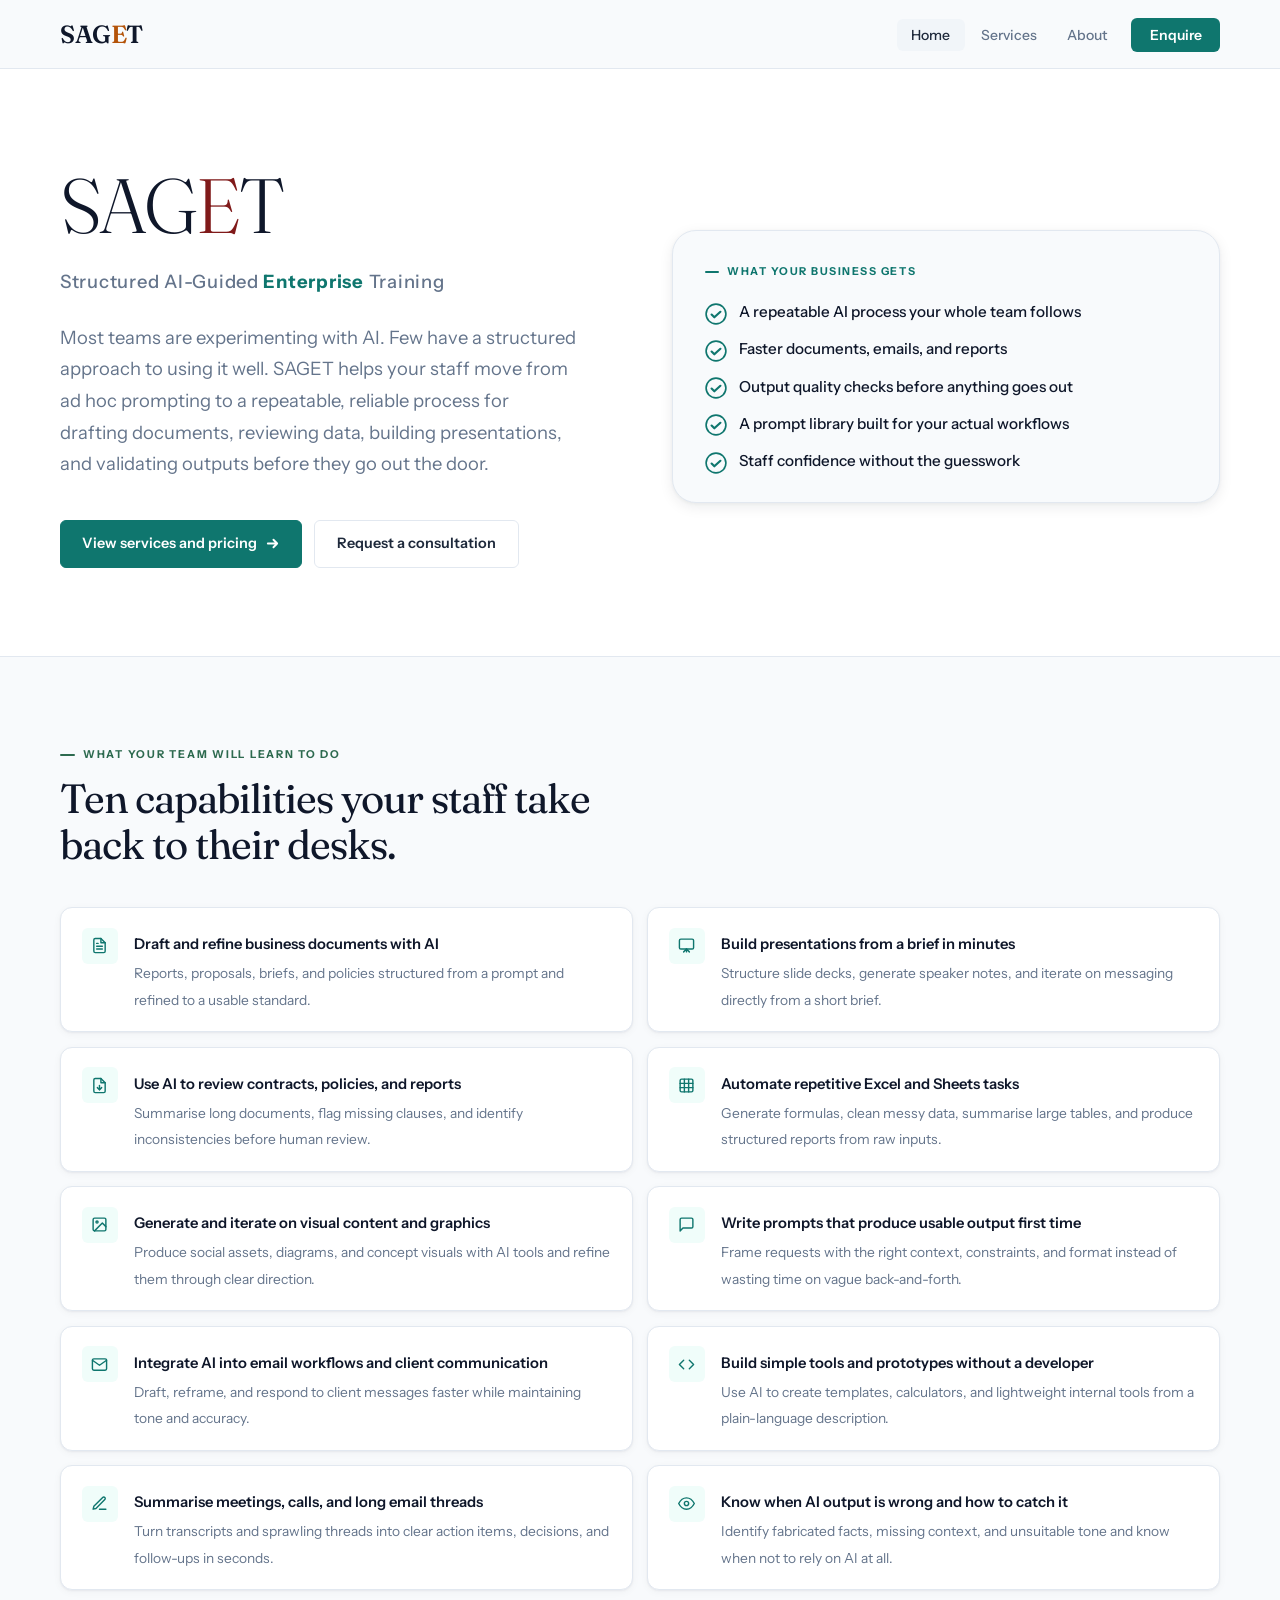
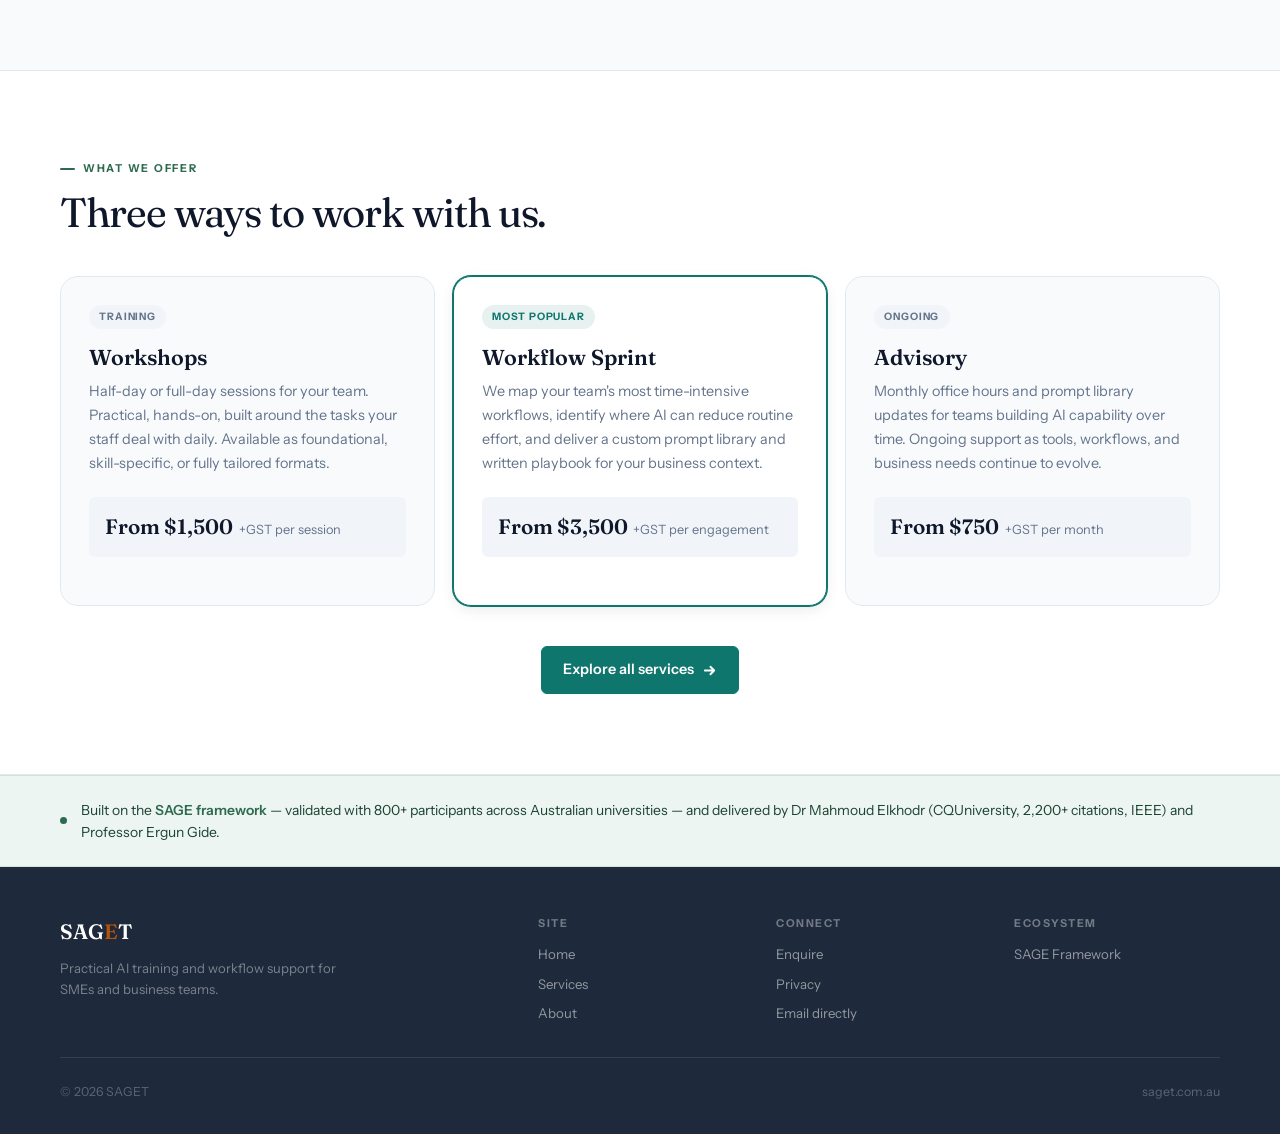
==== index.html @ 3856edbf "Add files via upload" ====
<!DOCTYPE html>
<html lang="en">
<head>
  <meta charset="UTF-8">
  <meta name="viewport" content="width=device-width, initial-scale=1.0">
  <title>SAGET — Structured AI Training for Business Teams</title>
  <meta name="description" content="SAGET delivers practical AI training and workflow consulting for SMEs and business teams. Workshops, workflow sprints, and ongoing advisory built around the tasks your staff handle every day.">
  <meta name="robots" content="index, follow">
  <link rel="canonical" href="https://saget.com.au/">
  <meta property="og:title" content="SAGET — Structured AI Training for Business Teams">
  <meta property="og:description" content="Practical AI workshops, workflow sprints, and advisory for SMEs and growing businesses.">
  <meta property="og:type" content="website">
  <meta property="og:url" content="https://saget.com.au/">
  <meta name="twitter:card" content="summary">
  <meta name="twitter:title" content="SAGET — Structured AI Training for Business Teams">
  <meta name="twitter:description" content="Practical AI training and workflow support for SMEs and business teams.">
  <link rel="preconnect" href="https://fonts.googleapis.com">
  <link rel="preconnect" href="https://fonts.gstatic.com" crossorigin>
  <link href="https://fonts.googleapis.com/css2?family=Fraunces:opsz,wght@9..144,300;9..144,400;9..144,600&family=Instrument+Sans:wght@400;500;600;700&display=swap" rel="stylesheet">
  <link rel="stylesheet" href="styles.css">
</head>
<body>

  <!-- HEADER -->
  <header class="site-header">
    <div class="header-inner">
      <a class="wordmark" href="index.html" aria-label="SAGET home">SAG<span class="e-mark">E</span>T</a>
      <nav aria-label="Primary">
        <ul class="main-nav">
          <li><a href="index.html" class="is-active">Home</a></li>
          <li><a href="services.html">Services</a></li>
          <li><a href="about.html">About</a></li>
          <li><a href="services.html#enquire" class="nav-cta">Enquire</a></li>
        </ul>
      </nav>
      <button class="hamburger" aria-label="Open navigation" aria-expanded="false" aria-controls="mobile-nav" data-menu-toggle>
        <span></span><span></span><span></span>
      </button>
    </div>
  </header>

  <!-- MOBILE NAV -->
  <nav class="mobile-nav" id="mobile-nav" aria-label="Mobile navigation" data-menu>
    <button class="mobile-nav-close" data-menu-close aria-label="Close navigation">&#x2715;</button>
    <a href="index.html">Home</a>
    <a href="services.html">Services</a>
    <a href="about.html">About</a>
    <a href="services.html#enquire" class="nav-cta">Enquire</a>
  </nav>

  <main>

    <!-- HERO -->
    <section class="hero">
      <div class="hero-grid">
        <div class="hero-copy">
          <h1 class="hero-title fade-up">SAG<span style="color: rgb(128, 26, 26);">E</span>T</h1>
          <div class="hero-tagline fade-up delay-1">
            Structured AI-Guided
            <span class="rotating-word-wrapper">
              <span class="rotating-word active">Education</span>
              <span class="rotating-word">Enterprise</span>
              <span class="rotating-word">Employee</span>
              <span class="rotating-word">Enabling</span>
              <span class="rotating-word">Empowerment</span>
            </span>
            Training
          </div>
          <p class="hero-sub fade-up delay-2">
            Most teams are experimenting with AI. Few have a structured approach to using it well. SAGET helps your staff move from ad hoc prompting to a repeatable, reliable process for drafting documents, reviewing data, building presentations, and validating outputs before they go out the door.
          </p>
          <div class="hero-actions fade-up delay-3">
            <a href="services.html" class="btn btn-action">
              View services and pricing
              <svg viewBox="0 0 16 16" fill="none" stroke="currentColor" stroke-width="2" stroke-linecap="round" stroke-linejoin="round"><path d="M3 8h10M9 4l4 4-4 4"/></svg>
            </a>
            <a href="services.html#enquire" class="btn btn-outline">Request a consultation</a>
          </div>
        </div>

        <div class="hero-card fade-up delay-2">
          <div class="hero-card-label">What your business gets</div>
          <div class="hero-card-list">
            <div class="hero-card-item">
              <svg class="hero-check" viewBox="0 0 20 20" fill="none"><circle cx="10" cy="10" r="9" stroke="currentColor" stroke-width="1.5"/><path d="M6 10.5l2.5 2.5L14 8" stroke="currentColor" stroke-width="2" stroke-linecap="round" stroke-linejoin="round"/></svg>
              <span>A repeatable AI process your whole team follows</span>
            </div>
            <div class="hero-card-item">
              <svg class="hero-check" viewBox="0 0 20 20" fill="none"><circle cx="10" cy="10" r="9" stroke="currentColor" stroke-width="1.5"/><path d="M6 10.5l2.5 2.5L14 8" stroke="currentColor" stroke-width="2" stroke-linecap="round" stroke-linejoin="round"/></svg>
              <span>Faster documents, emails, and reports</span>
            </div>
            <div class="hero-card-item">
              <svg class="hero-check" viewBox="0 0 20 20" fill="none"><circle cx="10" cy="10" r="9" stroke="currentColor" stroke-width="1.5"/><path d="M6 10.5l2.5 2.5L14 8" stroke="currentColor" stroke-width="2" stroke-linecap="round" stroke-linejoin="round"/></svg>
              <span>Output quality checks before anything goes out</span>
            </div>
            <div class="hero-card-item">
              <svg class="hero-check" viewBox="0 0 20 20" fill="none"><circle cx="10" cy="10" r="9" stroke="currentColor" stroke-width="1.5"/><path d="M6 10.5l2.5 2.5L14 8" stroke="currentColor" stroke-width="2" stroke-linecap="round" stroke-linejoin="round"/></svg>
              <span>A prompt library built for your actual workflows</span>
            </div>
            <div class="hero-card-item">
              <svg class="hero-check" viewBox="0 0 20 20" fill="none"><circle cx="10" cy="10" r="9" stroke="currentColor" stroke-width="1.5"/><path d="M6 10.5l2.5 2.5L14 8" stroke="currentColor" stroke-width="2" stroke-linecap="round" stroke-linejoin="round"/></svg>
              <span>Staff confidence without the guesswork</span>
            </div>
          </div>
        </div>
      </div>
    </section>

    <!-- SKILLS SECTION -->
    <section class="section skills-section" id="skills">
      <div class="container">
        <div class="skills-header">
          <div class="section-label">What your team will learn to do</div>
          <h2 class="section-title">Ten capabilities your staff take back to their desks.</h2>
        </div>

        <div class="skills-grid">
          <div class="skill-item">
            <div class="skill-icon" aria-hidden="true"><svg viewBox="0 0 24 24" fill="none" stroke="currentColor" stroke-width="2" stroke-linecap="round" stroke-linejoin="round"><path d="M14 2H6a2 2 0 0 0-2 2v16a2 2 0 0 0 2 2h12a2 2 0 0 0 2-2V8z"/><polyline points="14 2 14 8 20 8"/><line x1="16" y1="13" x2="8" y2="13"/><line x1="16" y1="17" x2="8" y2="17"/><polyline points="10 9 9 9 8 9"/></svg></div>
            <div class="skill-text"><strong>Draft and refine business documents with AI</strong><span>Reports, proposals, briefs, and policies structured from a prompt and refined to a usable standard.</span></div>
          </div>
          <div class="skill-item">
            <div class="skill-icon" aria-hidden="true"><svg viewBox="0 0 24 24" fill="none" stroke="currentColor" stroke-width="2" stroke-linecap="round" stroke-linejoin="round"><rect x="2" y="3" width="20" height="14" rx="2"/><polyline points="8 21 12 17 16 21"/><line x1="12" y1="17" x2="12" y2="21"/></svg></div>
            <div class="skill-text"><strong>Build presentations from a brief in minutes</strong><span>Structure slide decks, generate speaker notes, and iterate on messaging directly from a short brief.</span></div>
          </div>
          <div class="skill-item">
            <div class="skill-icon" aria-hidden="true"><svg viewBox="0 0 24 24" fill="none" stroke="currentColor" stroke-width="2" stroke-linecap="round" stroke-linejoin="round"><path d="M14 2H6a2 2 0 0 0-2 2v16a2 2 0 0 0 2 2h12a2 2 0 0 0 2-2V8z"/><polyline points="14 2 14 8 20 8"/><polyline points="9 15 12 18 15 15"/><line x1="12" y1="12" x2="12" y2="18"/></svg></div>
            <div class="skill-text"><strong>Use AI to review contracts, policies, and reports</strong><span>Summarise long documents, flag missing clauses, and identify inconsistencies before human review.</span></div>
          </div>
          <div class="skill-item">
            <div class="skill-icon" aria-hidden="true"><svg viewBox="0 0 24 24" fill="none" stroke="currentColor" stroke-width="2" stroke-linecap="round" stroke-linejoin="round"><rect x="3" y="3" width="18" height="18" rx="2"/><line x1="3" y1="9" x2="21" y2="9"/><line x1="3" y1="15" x2="21" y2="15"/><line x1="9" y1="3" x2="9" y2="21"/><line x1="15" y1="3" x2="15" y2="21"/></svg></div>
            <div class="skill-text"><strong>Automate repetitive Excel and Sheets tasks</strong><span>Generate formulas, clean messy data, summarise large tables, and produce structured reports from raw inputs.</span></div>
          </div>
          <div class="skill-item">
            <div class="skill-icon" aria-hidden="true"><svg viewBox="0 0 24 24" fill="none" stroke="currentColor" stroke-width="2" stroke-linecap="round" stroke-linejoin="round"><rect x="3" y="3" width="18" height="18" rx="2"/><circle cx="8.5" cy="8.5" r="1.5"/><polyline points="21 15 16 10 5 21"/></svg></div>
            <div class="skill-text"><strong>Generate and iterate on visual content and graphics</strong><span>Produce social assets, diagrams, and concept visuals with AI tools and refine them through clear direction.</span></div>
          </div>
          <div class="skill-item">
            <div class="skill-icon" aria-hidden="true"><svg viewBox="0 0 24 24" fill="none" stroke="currentColor" stroke-width="2" stroke-linecap="round" stroke-linejoin="round"><path d="M21 15a2 2 0 0 1-2 2H7l-4 4V5a2 2 0 0 1 2-2h14a2 2 0 0 1 2 2z"/></svg></div>
            <div class="skill-text"><strong>Write prompts that produce usable output first time</strong><span>Frame requests with the right context, constraints, and format instead of wasting time on vague back-and-forth.</span></div>
          </div>
          <div class="skill-item">
            <div class="skill-icon" aria-hidden="true"><svg viewBox="0 0 24 24" fill="none" stroke="currentColor" stroke-width="2" stroke-linecap="round" stroke-linejoin="round"><path d="M4 4h16c1.1 0 2 .9 2 2v12c0 1.1-.9 2-2 2H4c-1.1 0-2-.9-2-2V6c0-1.1.9-2 2-2z"/><polyline points="22,6 12,13 2,6"/></svg></div>
            <div class="skill-text"><strong>Integrate AI into email workflows and client communication</strong><span>Draft, reframe, and respond to client messages faster while maintaining tone and accuracy.</span></div>
          </div>
          <div class="skill-item">
            <div class="skill-icon" aria-hidden="true"><svg viewBox="0 0 24 24" fill="none" stroke="currentColor" stroke-width="2" stroke-linecap="round" stroke-linejoin="round"><polyline points="16 18 22 12 16 6"/><polyline points="8 6 2 12 8 18"/></svg></div>
            <div class="skill-text"><strong>Build simple tools and prototypes without a developer</strong><span>Use AI to create templates, calculators, and lightweight internal tools from a plain-language description.</span></div>
          </div>
          <div class="skill-item">
            <div class="skill-icon" aria-hidden="true"><svg viewBox="0 0 24 24" fill="none" stroke="currentColor" stroke-width="2" stroke-linecap="round" stroke-linejoin="round"><path d="M12 20h9"/><path d="M16.5 3.5a2.121 2.121 0 0 1 3 3L7 19l-4 1 1-4L16.5 3.5z"/></svg></div>
            <div class="skill-text"><strong>Summarise meetings, calls, and long email threads</strong><span>Turn transcripts and sprawling threads into clear action items, decisions, and follow-ups in seconds.</span></div>
          </div>
          <div class="skill-item">
            <div class="skill-icon" aria-hidden="true"><svg viewBox="0 0 24 24" fill="none" stroke="currentColor" stroke-width="2" stroke-linecap="round" stroke-linejoin="round"><path d="M1 12s4-8 11-8 11 8 11 8-4 8-11 8-11-8-11-8z"/><circle cx="12" cy="12" r="3"/></svg></div>
            <div class="skill-text"><strong>Know when AI output is wrong and how to catch it</strong><span>Identify fabricated facts, missing context, and unsuitable tone and know when not to rely on AI at all.</span></div>
          </div>
        </div>
      </div>
    </section>

    <!-- WHAT WE OFFER -->
    <section class="section tiers-section">
      <div class="container">
        <div class="tiers-header">
          <div class="section-label">What we offer</div>
          <h2 class="section-title">Three ways to work with us.</h2>
        </div>

        <div class="tier-grid">
          <div class="tier-card">
            <span class="tier-badge standard">Training</span>
            <h3 class="tier-name">Workshops</h3>
            <p class="tier-desc">Half-day or full-day sessions for your team. Practical, hands-on, built around the tasks your staff deal with daily. Available as foundational, skill-specific, or fully tailored formats.</p>
            <div class="tier-price"><span class="tier-price-amount">From $1,500</span><span class="tier-price-note">+GST per session</span></div>
          </div>

          <div class="tier-card featured">
            <span class="tier-badge popular">Most popular</span>
            <h3 class="tier-name">Workflow Sprint</h3>
            <p class="tier-desc">We map your team's most time-intensive workflows, identify where AI can reduce routine effort, and deliver a custom prompt library and written playbook for your business context.</p>
            <div class="tier-price"><span class="tier-price-amount">From $3,500</span><span class="tier-price-note">+GST per engagement</span></div>
          </div>

          <div class="tier-card">
            <span class="tier-badge standard">Ongoing</span>
            <h3 class="tier-name">Advisory</h3>
            <p class="tier-desc">Monthly office hours and prompt library updates for teams building AI capability over time. Ongoing support as tools, workflows, and business needs continue to evolve.</p>
            <div class="tier-price"><span class="tier-price-amount">From $750</span><span class="tier-price-note">+GST per month</span></div>
          </div>
        </div>

        <div style="text-align:center;margin-top:2.5rem;">
          <a href="services.html" class="btn btn-action">
            Explore all services
            <svg viewBox="0 0 16 16" fill="none" stroke="currentColor" stroke-width="2" stroke-linecap="round" stroke-linejoin="round"><path d="M3 8h10M9 4l4 4-4 4"/></svg>
          </a>
        </div>
      </div>
    </section>

    <!-- CREDIBILITY STRIP -->
    <div class="credibility-strip">
      <div class="credibility-inner">
        <div class="credibility-dot" aria-hidden="true"></div>
        <p class="credibility-text">
          Built on the <a href="https://sage-framework.com/" target="_blank" rel="noreferrer">SAGE framework</a> &mdash; validated with 800+ participants across Australian universities &mdash; and delivered by Dr Mahmoud Elkhodr (CQUniversity, 2,200+ citations, IEEE) and Professor Ergun Gide.
        </p>
      </div>
    </div>

  </main>

  <!-- FOOTER -->
  <footer class="site-footer">
    <div class="container">
      <div class="footer-grid">
        <div>
          <div class="footer-wordmark">SAG<span class="e-mark">E</span>T</div>
          <p class="footer-tagline">Practical AI training and workflow support for SMEs and business teams.</p>
        </div>
        <div>
          <div class="footer-heading">Site</div>
          <nav class="footer-links" aria-label="Footer site links">
            <a href="index.html">Home</a>
            <a href="services.html">Services</a>
            <a href="about.html">About</a>
          </nav>
        </div>
        <div>
          <div class="footer-heading">Connect</div>
          <nav class="footer-links" aria-label="Footer contact links">
            <a href="services.html#enquire">Enquire</a>
            <a href="privacy.html">Privacy</a>
            <a href="mailto:m.elkhodr@cqu.edu.au?subject=SAGET%20Enquiry">Email directly</a>
          </nav>
        </div>
        <div>
          <div class="footer-heading">Ecosystem</div>
          <nav class="footer-links" aria-label="Footer ecosystem links">
            <a href="https://sage-framework.com/" target="_blank" rel="noreferrer">SAGE Framework</a>
          </nav>
        </div>
      </div>
      <div class="footer-bottom">
        <span>&copy; <span data-year></span> SAGET</span>
        <span>saget.com.au</span>
      </div>
    </div>
  </footer>

  <script src="script.js"></script>
</body>
</html>
---- styles.css ----
/* =====================================================
   SAGET — styles.css
   Commercial palette. Fraunces + Instrument Sans.
   ===================================================== */

:root {
  /* Core palette */
  --ink:          #0f172a;
  --slate:        #1e293b;
  --body:         #334155;
  --muted:        #64748b;
  --subtle:       #94a3b8;
  --line:         #e2e8f0;
  --surface:      #f1f5f9;
  --bg:           #f8fafc;
  --white:        #ffffff;

  /* Brand accents */
  --sage:         #2d6a4f;
  --sage-dark:    #1b4332;
  --sage-pale:    #ecf5f1;
  --action:       #0f766e;
  --action-dark:  #0a5955;
  --action-pale:  #f0fdfa;
  --ember:        #b45309;   /* E in wordmark */

  /* Shadows */
  --shadow-sm:    0 1px 2px rgba(15,23,42,0.05), 0 2px 8px rgba(15,23,42,0.04);
  --shadow-md:    0 4px 14px rgba(15,23,42,0.08), 0 1px 4px rgba(15,23,42,0.05);
  --shadow-lg:    0 12px 40px rgba(15,23,42,0.1), 0 2px 8px rgba(15,23,42,0.05);

  /* Shape */
  --radius-sm:    6px;
  --radius-md:    12px;
  --radius-lg:    18px;
  --radius-xl:    24px;

  /* Layout */
  --max-width:    1160px;
}

*, *::before, *::after { box-sizing: border-box; margin: 0; padding: 0; }

html { scroll-behavior: smooth; }

body {
  background: var(--bg);
  color: var(--body);
  font-family: 'Instrument Sans', system-ui, sans-serif;
  font-size: 16px;
  line-height: 1.65;
  -webkit-font-smoothing: antialiased;
}

a { color: inherit; text-decoration: none; }
img { max-width: 100%; display: block; }
button, input, textarea, select { font: inherit; }


/* ── LAYOUT ─────────────────────────────────────── */

.container {
  width: min(var(--max-width), calc(100% - 2.8rem));
  margin: 0 auto;
}

.section {
  padding: 5rem 0;
}

.section-label {
  display: inline-flex;
  align-items: center;
  gap: 0.5rem;
  font-size: 0.68rem;
  font-weight: 700;
  letter-spacing: 0.16em;
  text-transform: uppercase;
  color: var(--sage);
  margin-bottom: 0.75rem;
}

.section-label::before {
  content: '';
  width: 15px;
  height: 2px;
  background: var(--sage);
  border-radius: 2px;
  flex-shrink: 0;
}

.section-title {
  font-family: 'Fraunces', Georgia, serif;
  font-size: clamp(1.9rem, 3.5vw, 2.55rem);
  font-weight: 400;
  color: var(--ink);
  letter-spacing: -0.025em;
  line-height: 1.12;
  margin-bottom: 1rem;
}

.section-body {
  font-size: 1rem;
  color: var(--muted);
  max-width: 580px;
  line-height: 1.75;
}


/* ── BUTTONS ─────────────────────────────────────── */

.btn {
  display: inline-flex;
  align-items: center;
  justify-content: center;
  gap: 0.45rem;
  min-height: 46px;
  padding: 0.7rem 1.35rem;
  border-radius: var(--radius-sm);
  border: 1.5px solid transparent;
  font-size: 0.9rem;
  font-weight: 600;
  text-decoration: none;
  cursor: pointer;
  transition: all 0.16s ease;
  white-space: nowrap;
}

.btn svg { width: 15px; height: 15px; flex-shrink: 0; }

.btn-primary {
  background: var(--slate);
  color: var(--white);
  border-color: var(--slate);
}
.btn-primary:hover, .btn-primary:focus-visible {
  background: var(--ink);
  border-color: var(--ink);
  transform: translateY(-1px);
  box-shadow: var(--shadow-md);
  outline: none;
}

.btn-action {
  background: var(--action);
  color: var(--white);
  border-color: var(--action);
}
.btn-action:hover, .btn-action:focus-visible {
  background: var(--action-dark);
  border-color: var(--action-dark);
  transform: translateY(-1px);
  box-shadow: 0 6px 20px rgba(15,118,110,0.2);
  outline: none;
}

.btn-outline {
  background: transparent;
  color: var(--slate);
  border-color: var(--line);
}
.btn-outline:hover, .btn-outline:focus-visible {
  background: var(--white);
  border-color: var(--subtle);
  transform: translateY(-1px);
  outline: none;
}

.btn-sage {
  background: var(--sage-pale);
  color: var(--sage-dark);
  border-color: rgba(45,106,79,0.22);
}
.btn-sage:hover, .btn-sage:focus-visible {
  background: #d8eee4;
  border-color: rgba(45,106,79,0.38);
  transform: translateY(-1px);
  outline: none;
}


/* ── HEADER ──────────────────────────────────────── */

.site-header {
  position: sticky;
  top: 0;
  z-index: 100;
  background: rgba(248,250,252,0.96);
  backdrop-filter: blur(12px);
  -webkit-backdrop-filter: blur(12px);
  border-bottom: 1px solid var(--line);
}

.header-inner {
  width: min(var(--max-width), calc(100% - 2.8rem));
  margin: 0 auto;
  min-height: 68px;
  display: flex;
  align-items: center;
  justify-content: space-between;
  gap: 1.5rem;
}

.wordmark {
  font-family: 'Fraunces', Georgia, serif;
  font-size: 1.55rem;
  font-weight: 600;
  color: var(--ink);
  letter-spacing: -0.02em;
  text-decoration: none;
  flex-shrink: 0;
}

.wordmark .e-mark { color: var(--ember); }

.main-nav {
  display: flex;
  align-items: center;
  gap: 0.1rem;
  list-style: none;
}

.main-nav a {
  font-size: 0.875rem;
  font-weight: 500;
  color: var(--muted);
  padding: 0.45rem 0.9rem;
  border-radius: var(--radius-sm);
  transition: background 0.15s, color 0.15s;
  white-space: nowrap;
  text-decoration: none;
}

.main-nav a:hover,
.main-nav a:focus-visible,
.main-nav a.is-active {
  background: var(--surface);
  color: var(--slate);
  outline: none;
}

.main-nav .nav-cta {
  background: var(--action);
  color: var(--white) !important;
  padding: 0.5rem 1.15rem;
  border-radius: var(--radius-sm);
  font-weight: 600;
  margin-left: 0.5rem;
}

.main-nav .nav-cta:hover,
.main-nav .nav-cta:focus-visible {
  background: var(--action-dark);
}

.hamburger {
  display: none;
  flex-direction: column;
  gap: 5px;
  cursor: pointer;
  padding: 8px;
  background: none;
  border: 1px solid var(--line);
  border-radius: var(--radius-sm);
}

.hamburger span {
  display: block;
  width: 20px;
  height: 2px;
  background: var(--slate);
  border-radius: 2px;
}

/* Mobile nav overlay */
.mobile-nav {
  display: none;
  position: fixed;
  inset: 0;
  background: var(--white);
  z-index: 200;
  flex-direction: column;
  padding: 5rem 2rem 2rem;
  gap: 0;
}

.mobile-nav.open { display: flex; }

.mobile-nav a {
  font-size: 1.05rem;
  font-weight: 500;
  color: var(--body);
  padding: 0.9rem 0;
  border-bottom: 1px solid var(--line);
  text-decoration: none;
}

.mobile-nav a:hover { color: var(--action); }

.mobile-nav .nav-cta {
  margin-top: 1.5rem;
  background: var(--action);
  color: var(--white) !important;
  padding: 0.9rem 1.25rem;
  border-radius: var(--radius-sm);
  font-weight: 600;
  text-align: center;
  border: none;
  border-bottom: none !important;
}

.mobile-nav .nav-cta:hover { background: var(--action-dark); color: var(--white); }

.mobile-nav-close {
  position: absolute;
  top: 1.25rem;
  right: 1.5rem;
  background: none;
  border: 1px solid var(--line);
  border-radius: var(--radius-sm);
  padding: 0.35rem 0.65rem;
  font-size: 1.1rem;
  cursor: pointer;
  color: var(--muted);
}


/* ── HERO ────────────────────────────────────────── */

.hero {
  padding: 6rem 0 5.5rem;
  background: var(--white);
  border-bottom: 1px solid var(--line);
}

.hero-grid {
  width: min(var(--max-width), calc(100% - 2.8rem));
  margin: 0 auto;
  display: grid;
  grid-template-columns: 1fr 1fr;
  gap: 4rem;
  align-items: center;
}

.hero-copy {}

.hero-eyebrow {
  display: inline-flex;
  align-items: center;
  gap: 0.5rem;
  font-size: 0.7rem;
  font-weight: 700;
  letter-spacing: 0.16em;
  text-transform: uppercase;
  color: var(--action);
  margin-bottom: 1.5rem;
  opacity: 0;
  animation: fadeUp 0.6s ease forwards 0.05s;
}

.hero-eyebrow::before {
  content: '';
  width: 18px;
  height: 2px;
  background: var(--action);
  border-radius: 2px;
  flex-shrink: 0;
}

.hero-title {
  font-family: 'Fraunces', Georgia, serif;
  font-size: clamp(2.8rem, 6vw, 4.8rem);
  font-weight: 300;
  line-height: 1.06;
  letter-spacing: -0.03em;
  color: var(--ink);
  margin-bottom: 1.3rem;
  opacity: 0;
  animation: fadeUp 0.65s ease forwards 0.15s;
}

.hero-title em {
  font-style: italic;
  color: var(--sage);
}

.hero-tagline {
  font-size: 1.15rem;
  font-weight: 500;
  letter-spacing: 0.04em;
  color: var(--muted);
  margin-bottom: 1.5rem;
  opacity: 0;
  animation: fadeUp 0.65s ease forwards 0.18s;
}

.rotating-word-wrapper {
  display: inline-block;
  position: relative;
  min-width: 8ch;
  text-align: left;
}

.rotating-word {
  display: inline-block;
  position: absolute;
  left: 0;
  opacity: 0;
  color: var(--action);
  font-weight: 700;
  transform: translateY(8px);
  transition: opacity 0.4s ease, transform 0.4s ease;
}

.rotating-word.active {
  position: relative;
  opacity: 1;
  transform: translateY(0);
}

.hero-sub {
  font-size: 1.15rem;
  color: var(--muted);
  max-width: 520px;
  line-height: 1.72;
  margin-bottom: 2.5rem;
  opacity: 0;
  animation: fadeUp 0.65s ease forwards 0.25s;
}

.hero-actions {
  display: flex;
  flex-wrap: wrap;
  gap: 0.75rem;
  opacity: 0;
  animation: fadeUp 0.65s ease forwards 0.35s;
}


/* ── HERO OUTCOME CARD ───────────────────────── */

.hero-card {
  background: var(--bg);
  border: 1px solid var(--line);
  border-radius: var(--radius-xl);
  padding: 2rem 2rem 1.75rem;
  box-shadow: var(--shadow-md);
}

.hero-card-label {
  font-size: 0.68rem;
  font-weight: 700;
  letter-spacing: 0.14em;
  text-transform: uppercase;
  color: var(--action);
  margin-bottom: 1.25rem;
  display: flex;
  align-items: center;
  gap: 0.5rem;
}

.hero-card-label::before {
  content: '';
  width: 14px;
  height: 2px;
  background: var(--action);
  border-radius: 2px;
  flex-shrink: 0;
}

.hero-card-list {
  display: flex;
  flex-direction: column;
  gap: 0.85rem;
}

.hero-card-item {
  display: flex;
  align-items: flex-start;
  gap: 0.75rem;
}

.hero-check {
  width: 22px;
  height: 22px;
  flex-shrink: 0;
  color: var(--action);
  margin-top: 0.1rem;
}

.hero-card-item span {
  font-size: 0.95rem;
  font-weight: 500;
  color: var(--ink);
  line-height: 1.45;
}


/* ── SKILLS SECTION ──────────────────────────────── */

.skills-section {
  background: var(--bg);
}

.skills-header {
  margin-bottom: 2.5rem;
  max-width: 580px;
}

.skills-grid {
  display: grid;
  grid-template-columns: repeat(2, 1fr);
  gap: 0.9rem;
}

.skill-item {
  display: flex;
  align-items: flex-start;
  gap: 1rem;
  padding: 1.2rem 1.3rem;
  background: var(--white);
  border: 1px solid var(--line);
  border-radius: var(--radius-md);
  box-shadow: var(--shadow-sm);
  transition: box-shadow 0.18s, transform 0.18s;
}

.skill-item:hover {
  box-shadow: var(--shadow-md);
  transform: translateY(-1px);
}

.skill-icon {
  width: 36px;
  height: 36px;
  border-radius: var(--radius-sm);
  background: var(--action-pale);
  display: flex;
  align-items: center;
  justify-content: center;
  flex-shrink: 0;
  color: var(--action);
}

.skill-icon svg { width: 17px; height: 17px; }

.skill-text {
  padding-top: 0.3rem;
}

.skill-text strong {
  display: block;
  color: var(--ink);
  font-size: 0.92rem;
  font-weight: 600;
  margin-bottom: 0.18rem;
}

.skill-text span {
  font-size: 0.86rem;
  color: var(--muted);
  line-height: 1.55;
}


/* ── SERVICE TIERS ───────────────────────────────── */

.tiers-section {
  background: var(--white);
  border-top: 1px solid var(--line);
  border-bottom: 1px solid var(--line);
}

.tiers-header {
  margin-bottom: 2.5rem;
}

.tier-grid {
  display: grid;
  grid-template-columns: repeat(3, 1fr);
  gap: 1.1rem;
}

.tier-card {
  position: relative;
  padding: 1.75rem;
  background: var(--bg);
  border: 1.5px solid var(--line);
  border-radius: var(--radius-lg);
  display: flex;
  flex-direction: column;
  transition: box-shadow 0.2s, transform 0.2s;
}

.tier-card:hover {
  box-shadow: var(--shadow-md);
  transform: translateY(-2px);
}

.tier-card.featured {
  background: var(--white);
  border-color: var(--action);
  box-shadow: 0 0 0 1px var(--action), var(--shadow-md);
}

.tier-badge {
  display: inline-flex;
  align-items: center;
  padding: 0.22rem 0.65rem;
  border-radius: 999px;
  font-size: 0.64rem;
  font-weight: 700;
  letter-spacing: 0.08em;
  text-transform: uppercase;
  margin-bottom: 1rem;
  width: fit-content;
}

.tier-badge.popular {
  background: rgba(15,118,110,0.1);
  color: var(--action);
}

.tier-badge.standard {
  background: var(--surface);
  color: var(--muted);
}

.tier-name {
  font-family: 'Fraunces', Georgia, serif;
  font-size: 1.35rem;
  font-weight: 600;
  color: var(--ink);
  margin-bottom: 0.6rem;
  line-height: 1.2;
}

.tier-desc {
  font-size: 0.9rem;
  color: var(--muted);
  line-height: 1.65;
  flex: 1;
  margin-bottom: 1.35rem;
}

.tier-price {
  display: flex;
  align-items: baseline;
  gap: 0.35rem;
  padding: 0.8rem 1rem;
  background: var(--surface);
  border-radius: var(--radius-sm);
  margin-bottom: 1.25rem;
}

.tier-price-amount {
  font-family: 'Fraunces', Georgia, serif;
  font-size: 1.3rem;
  font-weight: 600;
  color: var(--ink);
}

.tier-price-note {
  font-size: 0.8rem;
  color: var(--muted);
}

.tier-actions {
  display: flex;
  flex-direction: column;
  gap: 0.6rem;
  margin-top: auto;
}


/* ── CREDIBILITY STRIP ───────────────────────────── */

.credibility-strip {
  padding: 1.4rem 0;
  background: var(--sage-pale);
  border-top: 1px solid rgba(45,106,79,0.14);
  border-bottom: 1px solid rgba(45,106,79,0.14);
}

.credibility-inner {
  width: min(var(--max-width), calc(100% - 2.8rem));
  margin: 0 auto;
  display: flex;
  align-items: center;
  gap: 0.85rem;
}

.credibility-dot {
  width: 7px;
  height: 7px;
  border-radius: 50%;
  background: var(--sage);
  flex-shrink: 0;
}

.credibility-text {
  font-size: 0.87rem;
  color: var(--sage-dark);
  line-height: 1.6;
}

.credibility-text a {
  color: var(--sage);
  font-weight: 600;
  text-decoration: none;
}

.credibility-text a:hover { text-decoration: underline; }


/* ── ENQUIRY SECTION & FORM ──────────────────────── */

.enquiry-section {
  background: var(--bg);
}

.enquiry-grid {
  display: grid;
  grid-template-columns: minmax(0, 1fr) minmax(0, 1.05fr);
  gap: 3rem;
  align-items: start;
}

.enquiry-copy h2 {
  font-family: 'Fraunces', Georgia, serif;
  font-size: clamp(1.7rem, 3vw, 2.25rem);
  font-weight: 400;
  color: var(--ink);
  letter-spacing: -0.02em;
  line-height: 1.15;
  margin-bottom: 0.9rem;
}

.enquiry-copy p {
  font-size: 0.97rem;
  color: var(--muted);
  line-height: 1.75;
  margin-bottom: 1.5rem;
}

.enquiry-steps {
  display: flex;
  flex-direction: column;
  gap: 1rem;
}

.enquiry-step {
  display: flex;
  gap: 0.85rem;
  align-items: flex-start;
}

.step-dot {
  width: 27px;
  height: 27px;
  border-radius: 50%;
  background: var(--action-pale);
  border: 1.5px solid rgba(15,118,110,0.2);
  display: flex;
  align-items: center;
  justify-content: center;
  font-size: 0.7rem;
  font-weight: 700;
  color: var(--action);
  flex-shrink: 0;
  margin-top: 0.1rem;
}

.enquiry-step p {
  font-size: 0.88rem;
  color: var(--muted);
  margin: 0;
  line-height: 1.6;
}

.enquiry-step p strong {
  display: block;
  color: var(--body);
  font-size: 0.9rem;
  margin-bottom: 0.15rem;
}

.form-card {
  background: var(--white);
  border: 1px solid var(--line);
  border-radius: var(--radius-lg);
  padding: 2rem;
  box-shadow: var(--shadow-md);
}

.form-card-title {
  font-family: 'Fraunces', Georgia, serif;
  font-size: 1.3rem;
  font-weight: 600;
  color: var(--ink);
  margin-bottom: 0.35rem;
}

.form-card-sub {
  font-size: 0.84rem;
  color: var(--muted);
  margin-bottom: 1.5rem;
}

.form-grid {
  display: grid;
  grid-template-columns: repeat(2, 1fr);
  gap: 0.8rem;
}

.field {
  display: flex;
  flex-direction: column;
  gap: 0.35rem;
}

.field.field-full { grid-column: 1 / -1; }

.field label {
  font-size: 0.8rem;
  font-weight: 600;
  color: var(--slate);
}

.field input,
.field select,
.field textarea {
  width: 100%;
  padding: 0.78rem 0.9rem;
  border: 1.5px solid var(--line);
  border-radius: var(--radius-sm);
  background: var(--bg);
  color: var(--ink);
  font-size: 0.9rem;
  transition: border-color 0.16s, box-shadow 0.16s;
}

.field textarea {
  min-height: 108px;
  resize: vertical;
}

.field input:focus,
.field select:focus,
.field textarea:focus {
  outline: none;
  border-color: var(--action);
  box-shadow: 0 0 0 3px rgba(15,118,110,0.1);
  background: var(--white);
}

.form-actions {
  display: flex;
  gap: 0.7rem;
  margin-top: 1.2rem;
  flex-wrap: wrap;
}

.form-note {
  font-size: 0.82rem;
  color: var(--subtle);
  margin-top: 0.9rem;
}

.form-note a {
  color: var(--muted);
  text-decoration: underline;
}


/* ── PAGE HERO (inner pages) ─────────────────────── */

.page-hero {
  background: var(--white);
  border-bottom: 1px solid var(--line);
  padding: 4.5rem 0 3.5rem;
}

.page-eyebrow {
  display: inline-flex;
  align-items: center;
  gap: 0.5rem;
  font-size: 0.68rem;
  font-weight: 700;
  letter-spacing: 0.16em;
  text-transform: uppercase;
  color: var(--sage);
  margin-bottom: 1rem;
}

.page-eyebrow::before {
  content: '';
  width: 14px;
  height: 2px;
  background: var(--sage);
  border-radius: 2px;
}

.page-title {
  font-family: 'Fraunces', Georgia, serif;
  font-size: clamp(2.4rem, 5vw, 3.6rem);
  font-weight: 300;
  color: var(--ink);
  letter-spacing: -0.03em;
  line-height: 1.06;
  margin-bottom: 1rem;
}

.page-subtitle {
  font-size: 1.06rem;
  color: var(--muted);
  line-height: 1.72;
  max-width: 580px;
}


/* ── SERVICE SUB-NAV ──────────────────────────────── */

.service-subnav {
  position: sticky;
  top: 68px;
  z-index: 90;
  background: rgba(248,250,252,0.97);
  backdrop-filter: blur(10px);
  -webkit-backdrop-filter: blur(10px);
  border-bottom: 1px solid var(--line);
}

.subnav-inner {
  display: flex;
  align-items: center;
  gap: 0.15rem;
}

.subnav-link {
  font-size: 0.84rem;
  font-weight: 500;
  color: var(--muted);
  padding: 0.75rem 1rem;
  text-decoration: none;
  border-bottom: 2px solid transparent;
  transition: color 0.15s, border-color 0.15s;
  white-space: nowrap;
}

.subnav-link:hover,
.subnav-link.active {
  color: var(--ink);
  border-bottom-color: var(--action);
}

.subnav-link.subnav-cta {
  margin-left: auto;
  background: var(--action);
  color: var(--white) !important;
  border: none;
  border-radius: var(--radius-sm);
  padding: 0.45rem 1rem;
  font-weight: 600;
  font-size: 0.8rem;
}

.subnav-link.subnav-cta:hover {
  background: var(--action-dark);
}

@media (max-width: 860px) {
  .service-subnav { top: 68px; }
  .subnav-inner { overflow-x: auto; -webkit-overflow-scrolling: touch; }
  .subnav-link { font-size: 0.78rem; padding: 0.65rem 0.75rem; }
}

/* ── SERVICES PAGE ───────────────────────────────── */

.services-section {
  background: var(--bg);
}

.services-intro {
  max-width: 600px;
  margin-bottom: 3rem;
}

.services-intro p {
  font-size: 0.97rem;
  color: var(--muted);
  line-height: 1.75;
}

.workshop-grid {
  display: grid;
  grid-template-columns: repeat(2, 1fr);
  gap: 1.1rem;
}

.workshop-card {
  background: var(--white);
  border: 1px solid var(--line);
  border-radius: var(--radius-lg);
  padding: 1.75rem;
  box-shadow: var(--shadow-sm);
  transition: box-shadow 0.2s, transform 0.2s;
  position: relative;
  overflow: hidden;
}

.workshop-card::before {
  content: '';
  position: absolute;
  top: 0; left: 0; right: 0;
  height: 3px;
  background: linear-gradient(90deg, var(--sage), var(--action));
}

.workshop-card:hover {
  box-shadow: var(--shadow-md);
  transform: translateY(-1px);
}

.workshop-card.full-width {
  grid-column: 1 / -1;
}

.workshop-tag {
  font-size: 0.66rem;
  font-weight: 700;
  letter-spacing: 0.1em;
  text-transform: uppercase;
  color: var(--sage);
  margin-bottom: 0.75rem;
  display: block;
}

.workshop-name {
  font-family: 'Fraunces', Georgia, serif;
  font-size: 1.22rem;
  font-weight: 600;
  color: var(--ink);
  margin-bottom: 0.65rem;
  line-height: 1.2;
}

.workshop-outcome {
  font-size: 0.91rem;
  color: var(--muted);
  line-height: 1.65;
  margin-bottom: 1.1rem;
}

.workshop-meta {
  display: flex;
  flex-wrap: wrap;
  gap: 0.45rem;
  margin-bottom: 1.1rem;
}

.meta-tag {
  display: inline-flex;
  align-items: center;
  padding: 0.22rem 0.65rem;
  background: var(--surface);
  border: 1px solid var(--line);
  border-radius: 999px;
  font-size: 0.74rem;
  font-weight: 600;
  color: var(--body);
}

.workshop-price {
  display: inline-flex;
  align-items: baseline;
  gap: 0.3rem;
  font-size: 0.84rem;
  font-weight: 600;
  color: var(--body);
  padding: 0.62rem 0.9rem;
  background: var(--surface);
  border-radius: var(--radius-sm);
}

.workshop-price span {
  font-family: 'Fraunces', Georgia, serif;
  font-size: 1.12rem;
  color: var(--ink);
}

.workshop-topics {
  margin-top: 1.1rem;
  padding-top: 1.1rem;
  border-top: 1px solid var(--line);
}

.workshop-topics-label {
  font-size: 0.7rem;
  font-weight: 700;
  letter-spacing: 0.1em;
  text-transform: uppercase;
  color: var(--muted);
  margin-bottom: 0.55rem;
}

.workshop-topics ul {
  list-style: none;
  display: flex;
  flex-direction: column;
  gap: 0.3rem;
}

.workshop-topics li {
  font-size: 0.86rem;
  color: var(--muted);
  padding-left: 1.1rem;
  position: relative;
  line-height: 1.5;
}

.workshop-topics li::before {
  content: '';
  position: absolute;
  left: 0;
  top: 0.54em;
  width: 5px;
  height: 5px;
  border-radius: 50%;
  background: var(--sage);
}

/* Consulting cards */

.consulting-section {
  background: var(--white);
  border-top: 1px solid var(--line);
  border-bottom: 1px solid var(--line);
}

.consulting-grid {
  display: grid;
  grid-template-columns: repeat(3, 1fr);
  gap: 1.1rem;
  margin-top: 2.5rem;
}

.consulting-card {
  background: var(--bg);
  border: 1px solid var(--line);
  border-radius: var(--radius-lg);
  padding: 1.75rem;
  box-shadow: var(--shadow-sm);
  transition: box-shadow 0.2s, transform 0.2s;
  display: flex;
  flex-direction: column;
}

.consulting-card:hover {
  box-shadow: var(--shadow-md);
  transform: translateY(-1px);
}

.consulting-name {
  font-family: 'Fraunces', Georgia, serif;
  font-size: 1.2rem;
  font-weight: 600;
  color: var(--ink);
  margin-bottom: 0.65rem;
  line-height: 1.2;
}

.consulting-desc {
  font-size: 0.9rem;
  color: var(--muted);
  line-height: 1.65;
  margin-bottom: 1.1rem;
}

.consulting-deliverables {
  list-style: none;
  display: flex;
  flex-direction: column;
  gap: 0.45rem;
  margin-bottom: 1.35rem;
  flex: 1;
}

.consulting-deliverables li {
  font-size: 0.86rem;
  color: var(--body);
  padding-left: 1.1rem;
  position: relative;
  line-height: 1.5;
}

.consulting-deliverables li::before {
  content: '';
  position: absolute;
  left: 0;
  top: 0.54em;
  width: 5px;
  height: 5px;
  border-radius: 50%;
  background: var(--action);
}

.consulting-price {
  display: inline-flex;
  align-items: baseline;
  gap: 0.3rem;
  font-size: 0.83rem;
  font-weight: 600;
  color: var(--body);
  padding: 0.6rem 0.85rem;
  background: var(--white);
  border: 1px solid var(--line);
  border-radius: var(--radius-sm);
  margin-top: auto;
}

.consulting-price span {
  font-family: 'Fraunces', Georgia, serif;
  font-size: 1.1rem;
  color: var(--ink);
}


/* ── ABOUT PAGE ──────────────────────────────────── */

.about-section {
  background: var(--bg);
}

.founders-grid {
  display: grid;
  grid-template-columns: repeat(2, 1fr);
  gap: 1.25rem;
  margin-bottom: 2.5rem;
}

.founder-card {
  background: var(--white);
  border: 1px solid var(--line);
  border-radius: var(--radius-lg);
  padding: 2rem;
  box-shadow: var(--shadow-sm);
  display: flex;
  gap: 1.25rem;
  align-items: flex-start;
  transition: box-shadow 0.2s;
}

.founder-card:hover { box-shadow: var(--shadow-md); }

.founder-initials {
  width: 54px;
  height: 54px;
  border-radius: var(--radius-md);
  background: var(--surface);
  border: 1px solid var(--line);
  display: flex;
  align-items: center;
  justify-content: center;
  font-family: 'Fraunces', Georgia, serif;
  font-size: 1.15rem;
  font-weight: 600;
  color: var(--slate);
  flex-shrink: 0;
}

.founder-name {
  font-family: 'Fraunces', Georgia, serif;
  font-size: 1.1rem;
  font-weight: 600;
  color: var(--ink);
  margin-bottom: 0.2rem;
  line-height: 1.25;
}

.founder-role {
  font-size: 0.82rem;
  color: var(--sage);
  font-weight: 600;
  margin-bottom: 0.8rem;
}

.founder-bio {
  font-size: 0.88rem;
  color: var(--muted);
  line-height: 1.7;
  margin-bottom: 0.8rem;
}

.founder-contact {
  font-size: 0.82rem;
  color: var(--action);
  text-decoration: none;
  font-weight: 500;
}

.founder-contact:hover { text-decoration: underline; }

.sage-connection {
  background: var(--sage-pale);
  border: 1px solid rgba(45,106,79,0.18);
  border-radius: var(--radius-lg);
  padding: 1.75rem 2rem;
  margin-bottom: 3.5rem;
}

.sage-connection h3 {
  font-family: 'Fraunces', Georgia, serif;
  font-size: 1.15rem;
  font-weight: 600;
  color: var(--sage-dark);
  margin-bottom: 0.75rem;
}

.sage-connection p {
  font-size: 0.92rem;
  color: var(--body);
  line-height: 1.75;
  max-width: 640px;
}

.sage-connection a {
  color: var(--sage);
  font-weight: 600;
  text-decoration: none;
}

.sage-connection a:hover { text-decoration: underline; }


/* ── FOOTER ──────────────────────────────────────── */

.site-footer {
  background: var(--slate);
  padding: 3rem 0 2rem;
}

.footer-grid {
  display: grid;
  grid-template-columns: minmax(0, 1.3fr) repeat(3, minmax(0, 0.6fr));
  gap: 2rem;
  padding-bottom: 2rem;
  border-bottom: 1px solid rgba(255,255,255,0.1);
  margin-bottom: 1.5rem;
}

.footer-wordmark {
  font-family: 'Fraunces', Georgia, serif;
  font-size: 1.3rem;
  font-weight: 600;
  color: var(--white);
  margin-bottom: 0.55rem;
}

.footer-wordmark .e-mark { color: var(--ember); }

.footer-tagline {
  font-size: 0.82rem;
  color: rgba(255,255,255,0.42);
  line-height: 1.65;
  max-width: 280px;
}

.footer-heading {
  font-size: 0.68rem;
  font-weight: 700;
  letter-spacing: 0.14em;
  text-transform: uppercase;
  color: rgba(255,255,255,0.38);
  margin-bottom: 0.75rem;
}

.footer-links {
  display: flex;
  flex-direction: column;
  gap: 0.45rem;
}

.footer-links a {
  font-size: 0.83rem;
  color: rgba(255,255,255,0.52);
  text-decoration: none;
  transition: color 0.15s;
}

.footer-links a:hover { color: var(--white); }

.footer-bottom {
  display: flex;
  justify-content: space-between;
  flex-wrap: wrap;
  gap: 0.5rem;
  font-size: 0.78rem;
  color: rgba(255,255,255,0.28);
}

.footer-bottom a {
  color: rgba(255,255,255,0.32);
  text-decoration: none;
}

.footer-bottom a:hover { color: rgba(255,255,255,0.55); }


/* ── ANIMATIONS ──────────────────────────────────── */

@keyframes fadeUp {
  from { opacity: 0; transform: translateY(14px); }
  to   { opacity: 1; transform: translateY(0); }
}

.fade-up { opacity: 0; animation: fadeUp 0.65s ease forwards; }
.delay-1 { animation-delay: 0.12s; }
.delay-2 { animation-delay: 0.24s; }
.delay-3 { animation-delay: 0.36s; }


/* ── RESPONSIVE ──────────────────────────────────── */

@media (max-width: 1024px) {
  .consulting-grid {
    grid-template-columns: repeat(2, 1fr);
  }
}

@media (max-width: 860px) {
  .main-nav { display: none; }
  .hamburger { display: flex; }

  .tier-grid { grid-template-columns: 1fr; }
  .skills-grid { grid-template-columns: 1fr; }
  .enquiry-grid { grid-template-columns: 1fr; }
  .founders-grid { grid-template-columns: 1fr; }
  .footer-grid { grid-template-columns: 1fr 1fr; }
  .consulting-grid { grid-template-columns: 1fr; }
  .workshop-grid { grid-template-columns: 1fr; }

  .workshop-card.full-width { grid-column: auto; }

  .hero { padding: 4.5rem 0 4rem; }
  .hero-grid { grid-template-columns: 1fr; gap: 2.5rem; }
}

@media (max-width: 640px) {
  .container { width: calc(100% - 2rem); }
  .header-inner { width: calc(100% - 2rem); }
  .credibility-inner { width: calc(100% - 2rem); }

  .hero { padding: 3.8rem 0 3.5rem; }
  .hero-grid { gap: 2rem; }
  .section { padding: 3.5rem 0; }
  .page-hero { padding: 3.2rem 0 2.6rem; }

  .form-grid { grid-template-columns: 1fr; }
  .footer-grid { grid-template-columns: 1fr; }

  .hero-title { font-size: clamp(2.4rem, 13vw, 3.4rem); }
  .page-title { font-size: clamp(2.2rem, 11vw, 3rem); }

  .form-card { padding: 1.5rem; }
  .founder-card { flex-direction: column; gap: 1rem; }
}
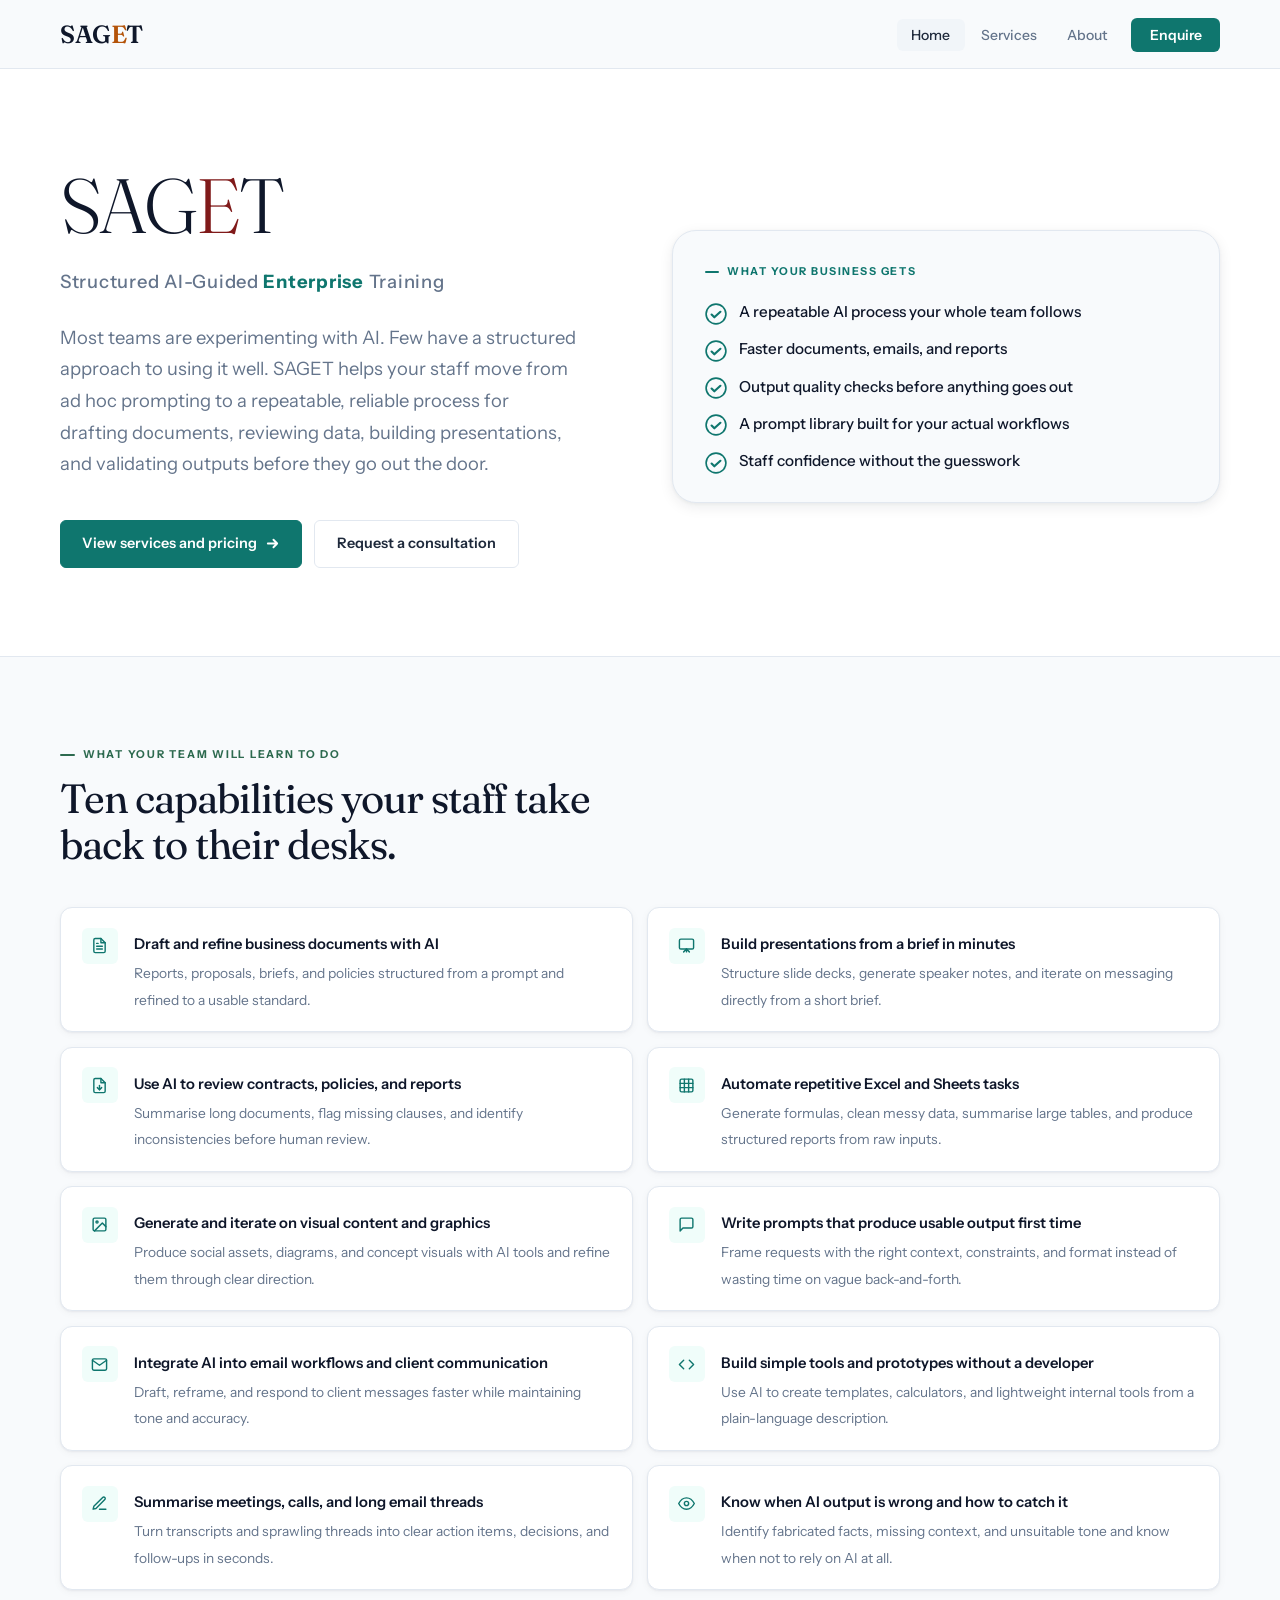
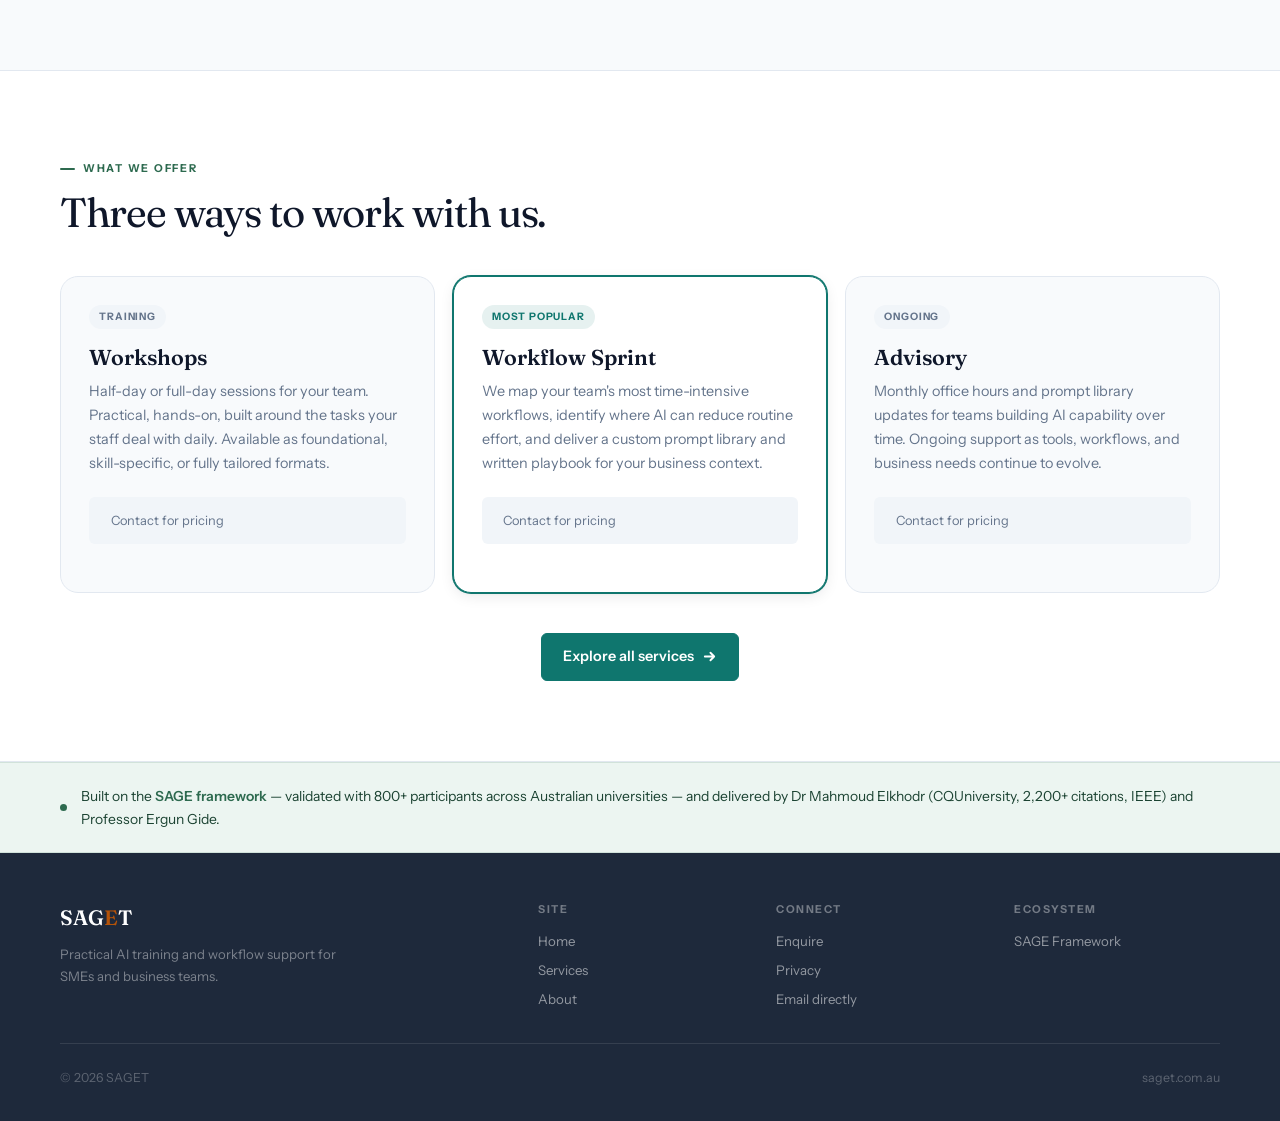
==== commit 5d296e10: "index.html" ====
--- a/index.html
+++ b/index.html
@@ -172,21 +172,21 @@
             <span class="tier-badge standard">Training</span>
             <h3 class="tier-name">Workshops</h3>
             <p class="tier-desc">Half-day or full-day sessions for your team. Practical, hands-on, built around the tasks your staff deal with daily. Available as foundational, skill-specific, or fully tailored formats.</p>
-            <div class="tier-price"><span class="tier-price-amount">From $1,500</span><span class="tier-price-note">+GST per session</span></div>
+            <div class="tier-price"><span class="tier-price-amount"></span><span class="tier-price-note">Contact for pricing</span></div>
           </div>
 
           <div class="tier-card featured">
             <span class="tier-badge popular">Most popular</span>
             <h3 class="tier-name">Workflow Sprint</h3>
             <p class="tier-desc">We map your team's most time-intensive workflows, identify where AI can reduce routine effort, and deliver a custom prompt library and written playbook for your business context.</p>
-            <div class="tier-price"><span class="tier-price-amount">From $3,500</span><span class="tier-price-note">+GST per engagement</span></div>
+            <div class="tier-price"><span class="tier-price-amount"></span><span class="tier-price-note">Contact for pricing</span></div>
           </div>
 
           <div class="tier-card">
             <span class="tier-badge standard">Ongoing</span>
             <h3 class="tier-name">Advisory</h3>
             <p class="tier-desc">Monthly office hours and prompt library updates for teams building AI capability over time. Ongoing support as tools, workflows, and business needs continue to evolve.</p>
-            <div class="tier-price"><span class="tier-price-amount">From $750</span><span class="tier-price-note">+GST per month</span></div>
+            <div class="tier-price"><span class="tier-price-amount"></span><span class="tier-price-note">Contact for pricing</span></div>
           </div>
         </div>
 
